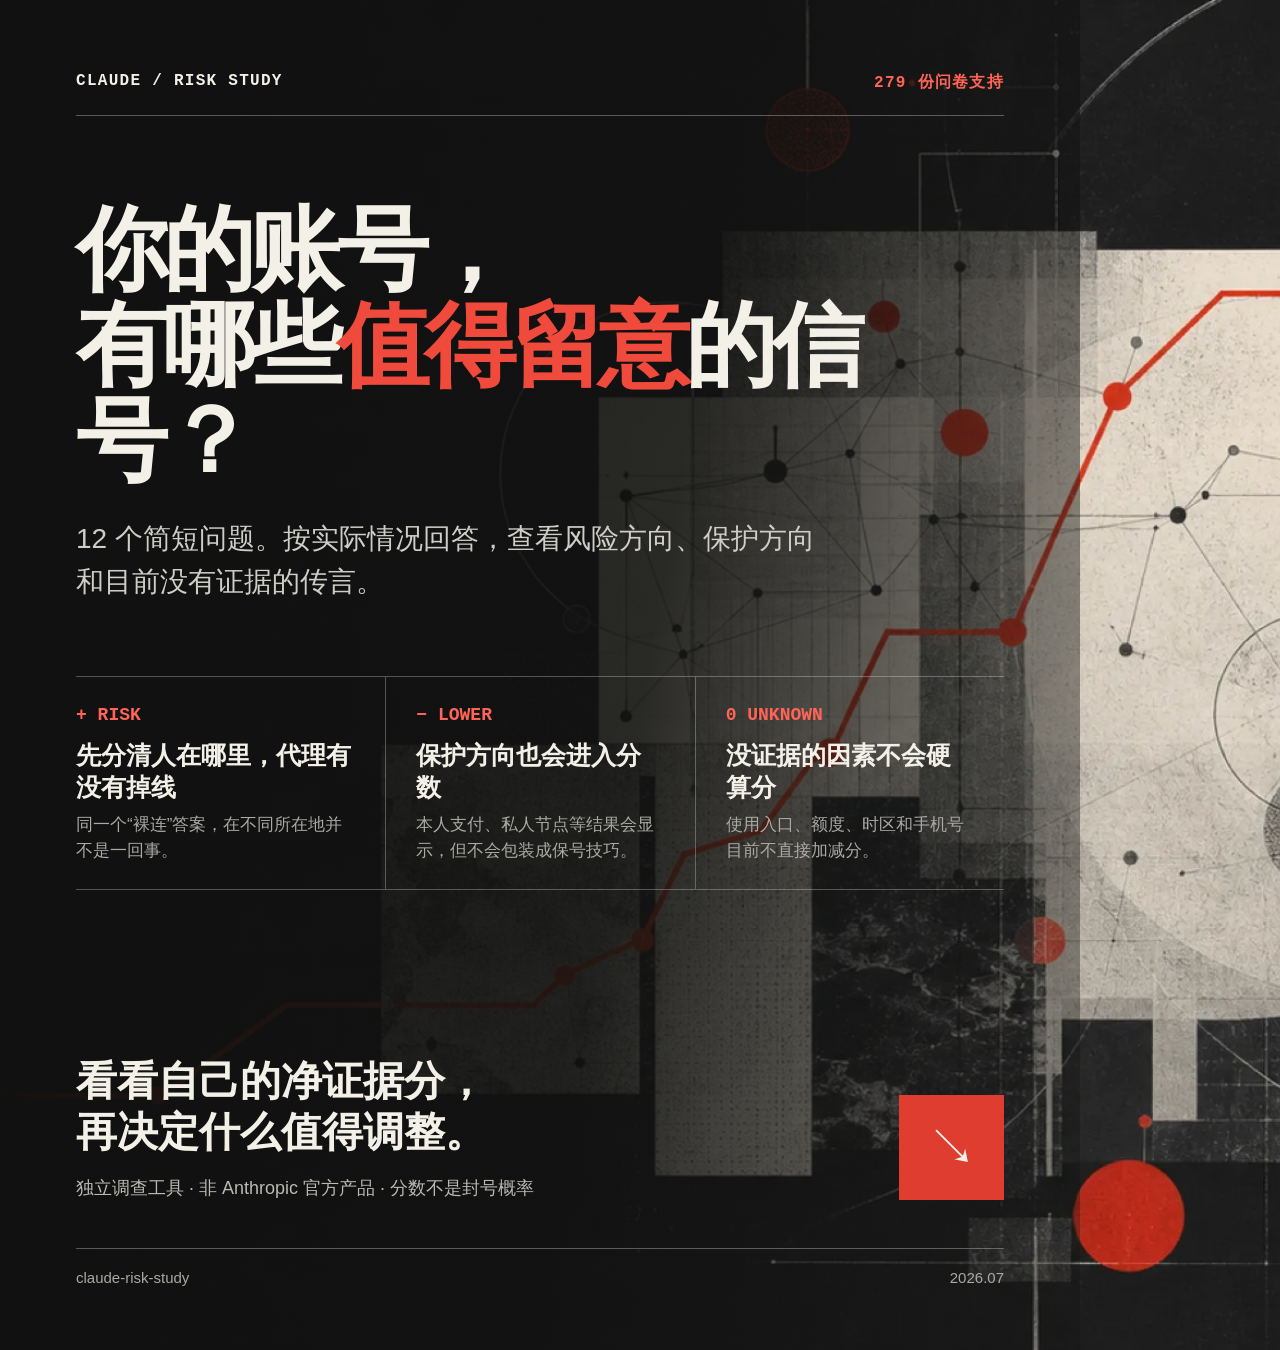
==== promo-poster.html @ dfde7078 "Build evidence-based Claude risk study website" ====
<!doctype html>
<html lang="zh-CN">
  <head>
    <meta charset="UTF-8" />
    <meta name="viewport" content="width=device-width, initial-scale=1.0" />
    <title>Claude 使用风险自测</title>
    <style>
      * {
        box-sizing: border-box;
      }
      html,
      body {
        width: 1080px;
        height: 1350px;
        margin: 0;
        overflow: hidden;
      }
      body {
        position: relative;
        padding: 72px 76px 64px;
        color: #f3f0e8;
        background: #151615 url("assets/hero-network.webp") center / cover
          no-repeat;
        font-family: "PingFang SC", "Noto Sans SC", sans-serif;
      }
      body::before {
        content: "";
        position: absolute;
        inset: 0;
        background: linear-gradient(
          100deg,
          rgba(15, 16, 15, 0.97) 0%,
          rgba(15, 16, 15, 0.88) 58%,
          rgba(15, 16, 15, 0.28) 100%
        );
      }
      main {
        position: relative;
        height: 100%;
        display: flex;
        flex-direction: column;
      }
      .topline {
        display: flex;
        justify-content: space-between;
        padding-bottom: 22px;
        border-bottom: 1px solid rgba(255, 255, 255, 0.3);
        font:
          700 16px ui-monospace,
          monospace;
        letter-spacing: 0.08em;
      }
      .topline span:last-child {
        color: #ff6457;
      }
      h1 {
        max-width: 850px;
        margin: 86px 0 28px;
        font-size: 92px;
        line-height: 1.04;
        letter-spacing: -0.055em;
      }
      h1 em {
        color: #f04a3c;
        font-style: normal;
      }
      .lead {
        max-width: 760px;
        margin: 0;
        color: #cecdc7;
        font-size: 28px;
        line-height: 1.55;
      }
      .evidence {
        display: grid;
        grid-template-columns: repeat(3, 1fr);
        margin-top: 72px;
        border-top: 1px solid rgba(255, 255, 255, 0.28);
        border-bottom: 1px solid rgba(255, 255, 255, 0.28);
      }
      .evidence div {
        min-height: 185px;
        padding: 28px 30px 25px 0;
      }
      .evidence div + div {
        padding-left: 30px;
        border-left: 1px solid rgba(255, 255, 255, 0.28);
      }
      .evidence b {
        display: block;
        color: #ff6457;
        font:
          700 18px ui-monospace,
          monospace;
      }
      .evidence strong {
        display: block;
        margin: 14px 0 8px;
        font-size: 25px;
        line-height: 1.3;
      }
      .evidence p {
        margin: 0;
        color: #aaa9a4;
        font-size: 17px;
        line-height: 1.55;
      }
      .action {
        display: flex;
        align-items: end;
        justify-content: space-between;
        gap: 40px;
        margin-top: auto;
      }
      .action h2 {
        max-width: 650px;
        margin: 0;
        font-size: 41px;
        line-height: 1.25;
      }
      .action p {
        margin: 18px 0 0;
        color: #bab9b3;
        font-size: 18px;
      }
      .arrow {
        width: 105px;
        height: 105px;
        display: grid;
        place-items: center;
        background: #df3d30;
        font-size: 50px;
      }
      footer {
        position: relative;
        display: flex;
        justify-content: space-between;
        margin-top: 48px;
        padding-top: 20px;
        border-top: 1px solid rgba(255, 255, 255, 0.3);
        color: #aaa9a4;
        font-size: 15px;
      }
    </style>
  </head>
  <body>
    <main>
      <div class="topline">
        <span>CLAUDE / RISK STUDY</span><span>279 份问卷支持</span>
      </div>
      <h1>你的账号，<br />有哪些<em>值得留意</em>的信号？</h1>
      <p class="lead">
        12
        个简短问题。按实际情况回答，查看风险方向、保护方向和目前没有证据的传言。
      </p>
      <section class="evidence">
        <div>
          <b>+ RISK</b><strong>先分清人在哪里，代理有没有掉线</strong>
          <p>同一个“裸连”答案，在不同所在地并不是一回事。</p>
        </div>
        <div>
          <b>− LOWER</b><strong>保护方向也会进入分数</strong>
          <p>本人支付、私人节点等结果会显示，但不会包装成保号技巧。</p>
        </div>
        <div>
          <b>0 UNKNOWN</b><strong>没证据的因素不会硬算分</strong>
          <p>使用入口、额度、时区和手机号目前不直接加减分。</p>
        </div>
      </section>
      <div class="action">
        <div>
          <h2>看看自己的净证据分，<br />再决定什么值得调整。</h2>
          <p>独立调查工具 · 非 Anthropic 官方产品 · 分数不是封号概率</p>
        </div>
        <div class="arrow">↘</div>
      </div>
      <footer><span>claude-risk-study</span><span>2026.07</span></footer>
    </main>
  </body>
</html>
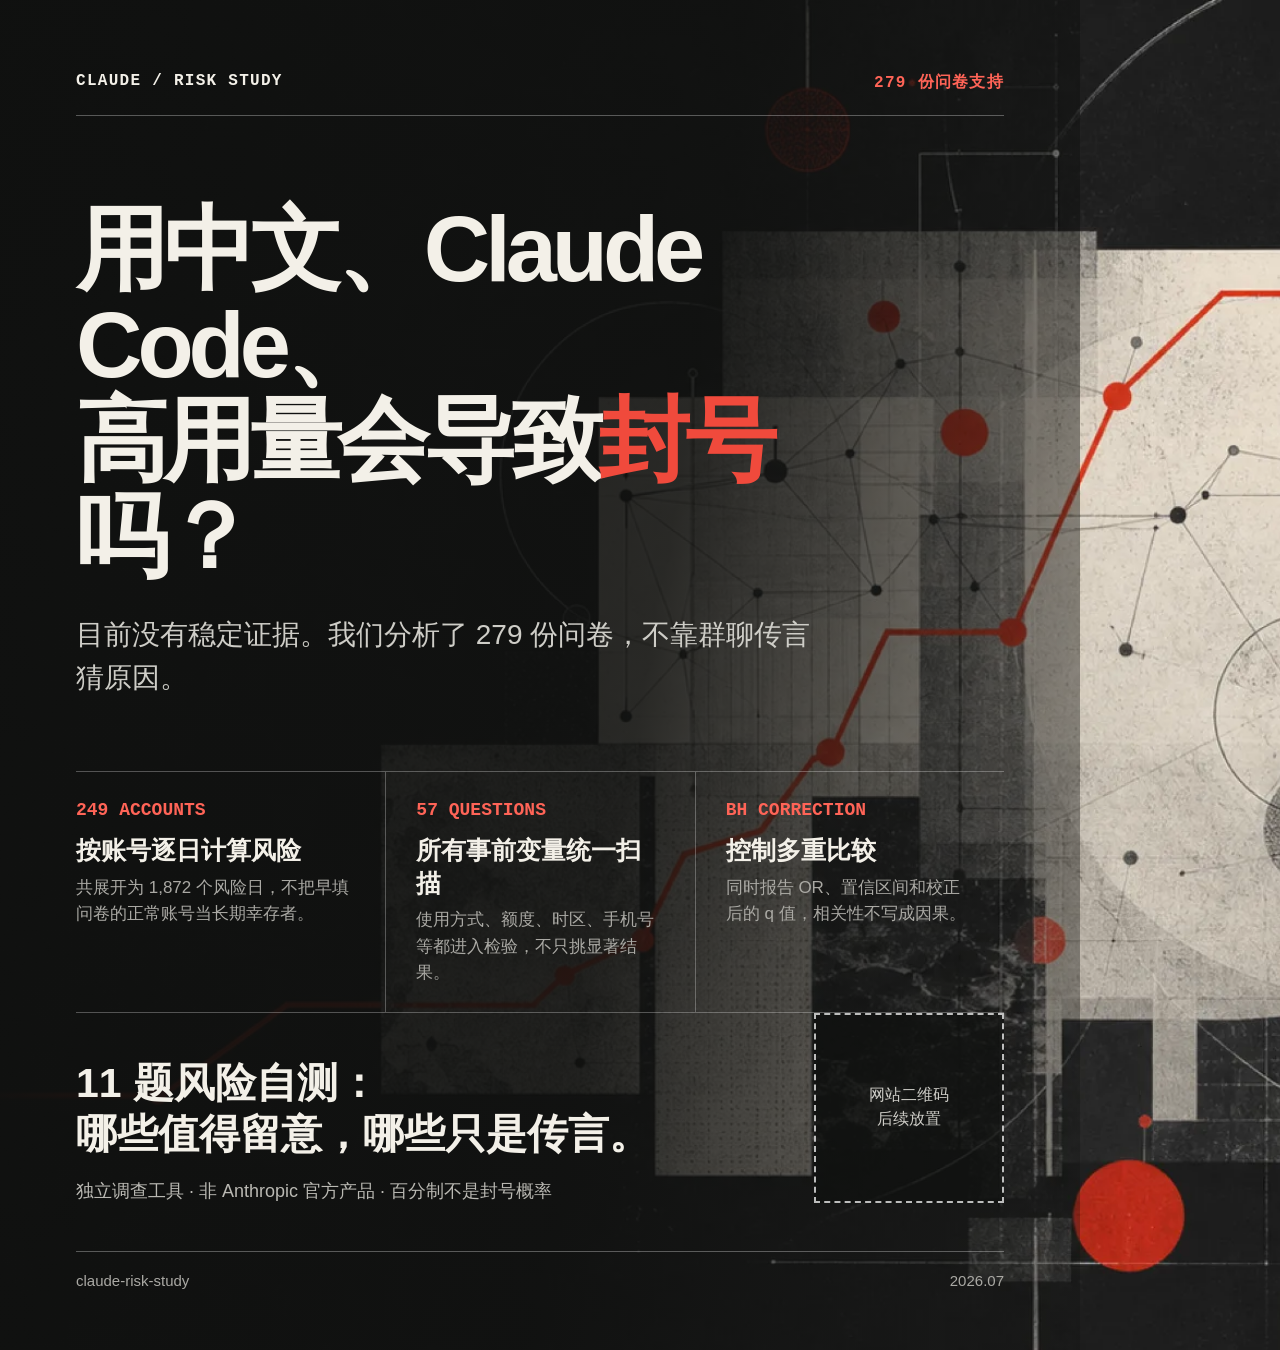
==== commit 7de48843: "Use weighted 100-point score and Feishu research handoff" ====
--- a/promo-poster.html
+++ b/promo-poster.html
@@ -123,13 +123,19 @@
         color: #bab9b3;
         font-size: 18px;
       }
-      .arrow {
-        width: 105px;
-        height: 105px;
+      .qr-placeholder {
+        width: 190px;
+        height: 190px;
         display: grid;
         place-items: center;
-        background: #df3d30;
-        font-size: 50px;
+        padding: 28px;
+        border: 2px dashed rgba(255, 255, 255, 0.72);
+        background: rgba(15, 16, 15, 0.7);
+        color: #cecdc7;
+        text-align: center;
+        font:
+          16px/1.5 ui-monospace,
+          monospace;
       }
       footer {
         position: relative;
@@ -148,31 +154,30 @@
       <div class="topline">
         <span>CLAUDE / RISK STUDY</span><span>279 份问卷支持</span>
       </div>
-      <h1>你的账号，<br />有哪些<em>值得留意</em>的信号？</h1>
+      <h1>用中文、Claude Code、<br />高用量会导致<em>封号</em>吗？</h1>
       <p class="lead">
-        12
-        个简短问题。按实际情况回答，查看风险方向、保护方向和目前没有证据的传言。
+        目前没有稳定证据。我们分析了 279 份问卷，不靠群聊传言猜原因。
       </p>
       <section class="evidence">
         <div>
-          <b>+ RISK</b><strong>先分清人在哪里，代理有没有掉线</strong>
-          <p>同一个“裸连”答案，在不同所在地并不是一回事。</p>
+          <b>249 ACCOUNTS</b><strong>按账号逐日计算风险</strong>
+          <p>共展开为 1,872 个风险日，不把早填问卷的正常账号当长期幸存者。</p>
         </div>
         <div>
-          <b>− LOWER</b><strong>保护方向也会进入分数</strong>
-          <p>本人支付、私人节点等结果会显示，但不会包装成保号技巧。</p>
+          <b>57 QUESTIONS</b><strong>所有事前变量统一扫描</strong>
+          <p>使用方式、额度、时区、手机号等都进入检验，不只挑显著结果。</p>
         </div>
         <div>
-          <b>0 UNKNOWN</b><strong>没证据的因素不会硬算分</strong>
-          <p>使用入口、额度、时区和手机号目前不直接加减分。</p>
+          <b>BH CORRECTION</b><strong>控制多重比较</strong>
+          <p>同时报告 OR、置信区间和校正后的 q 值，相关性不写成因果。</p>
         </div>
       </section>
       <div class="action">
         <div>
-          <h2>看看自己的净证据分，<br />再决定什么值得调整。</h2>
-          <p>独立调查工具 · 非 Anthropic 官方产品 · 分数不是封号概率</p>
+          <h2>11 题风险自测：<br />哪些值得留意，哪些只是传言。</h2>
+          <p>独立调查工具 · 非 Anthropic 官方产品 · 百分制不是封号概率</p>
         </div>
-        <div class="arrow">↘</div>
+        <div class="qr-placeholder">网站二维码<br />后续放置</div>
       </div>
       <footer><span>claude-risk-study</span><span>2026.07</span></footer>
     </main>
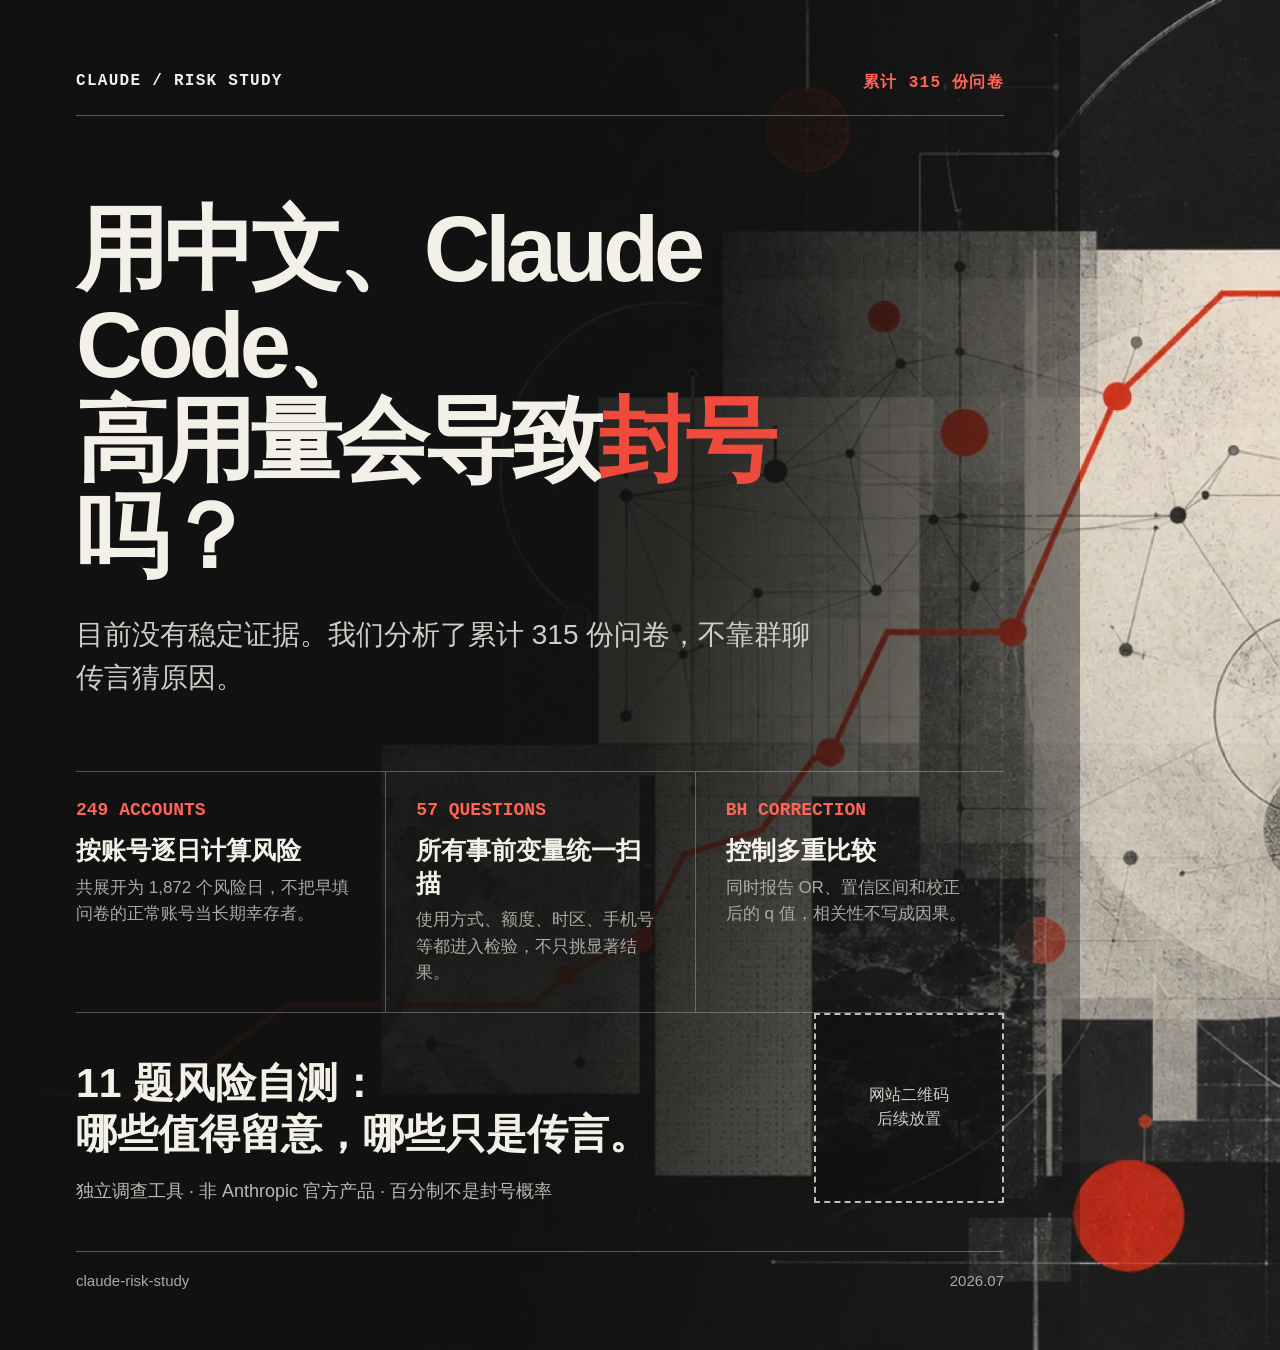
==== commit 1a5352eb: "Add biased-sample peer comparison" ====
--- a/promo-poster.html
+++ b/promo-poster.html
@@ -152,11 +152,11 @@
   <body>
     <main>
       <div class="topline">
-        <span>CLAUDE / RISK STUDY</span><span>279 份问卷支持</span>
+        <span>CLAUDE / RISK STUDY</span><span>累计 315 份问卷</span>
       </div>
       <h1>用中文、Claude Code、<br />高用量会导致<em>封号</em>吗？</h1>
       <p class="lead">
-        目前没有稳定证据。我们分析了 279 份问卷，不靠群聊传言猜原因。
+        目前没有稳定证据。我们分析了累计 315 份问卷，不靠群聊传言猜原因。
       </p>
       <section class="evidence">
         <div>
